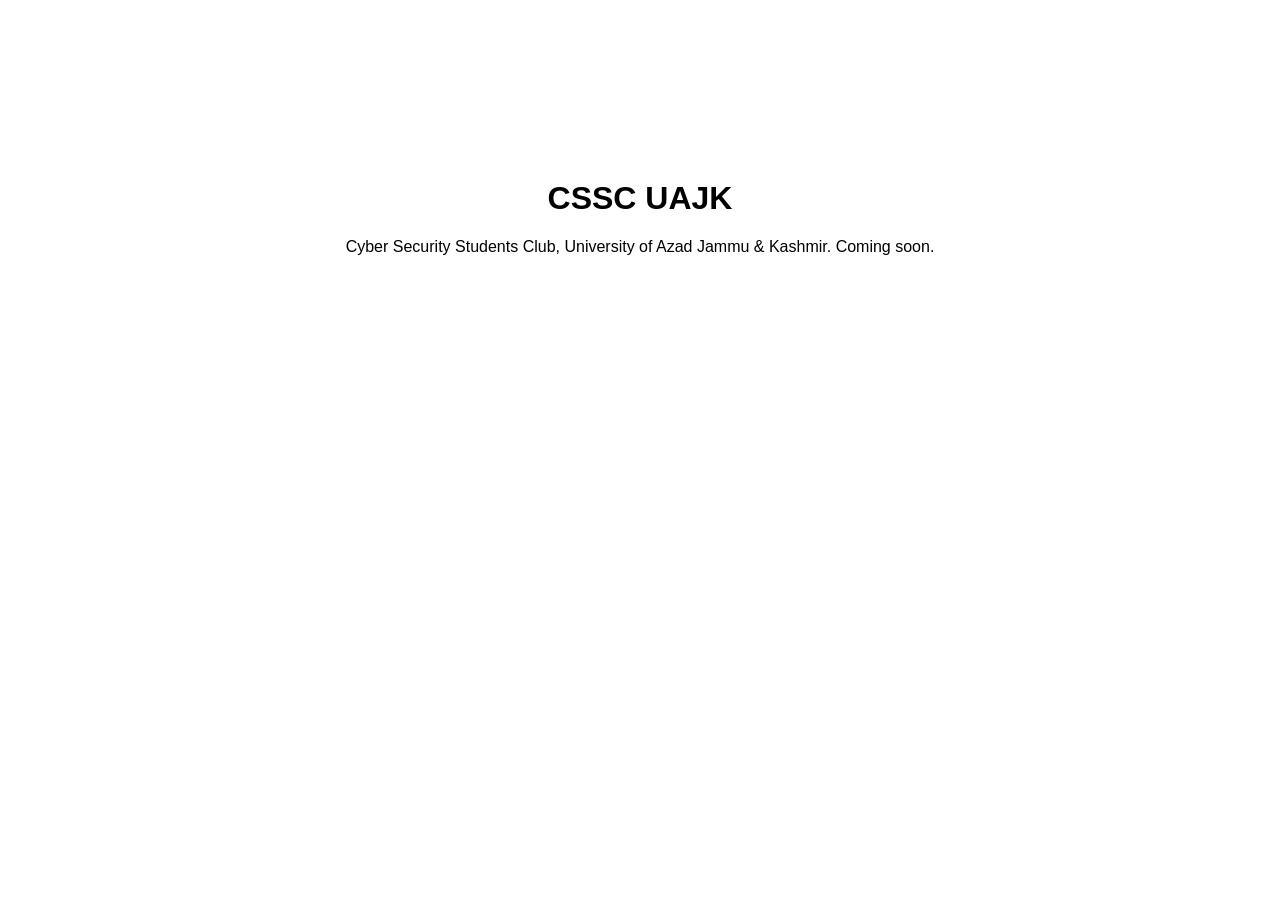
==== index.html @ 70ec0144 "Add initial HTML structure for index.html" ====
<!DOCTYPE html>
<html lang="en">
<head><meta charset="utf-8"><meta name="viewport" content="width=device-width,initial-scale=1"><title>CSSC UAJK</title></head>
<body style="font-family:sans-serif;text-align:center;margin-top:20vh">
<h1>CSSC UAJK</h1><p>Cyber Security Students Club, University of Azad Jammu &amp; Kashmir. Coming soon.</p>
</body>
</html>
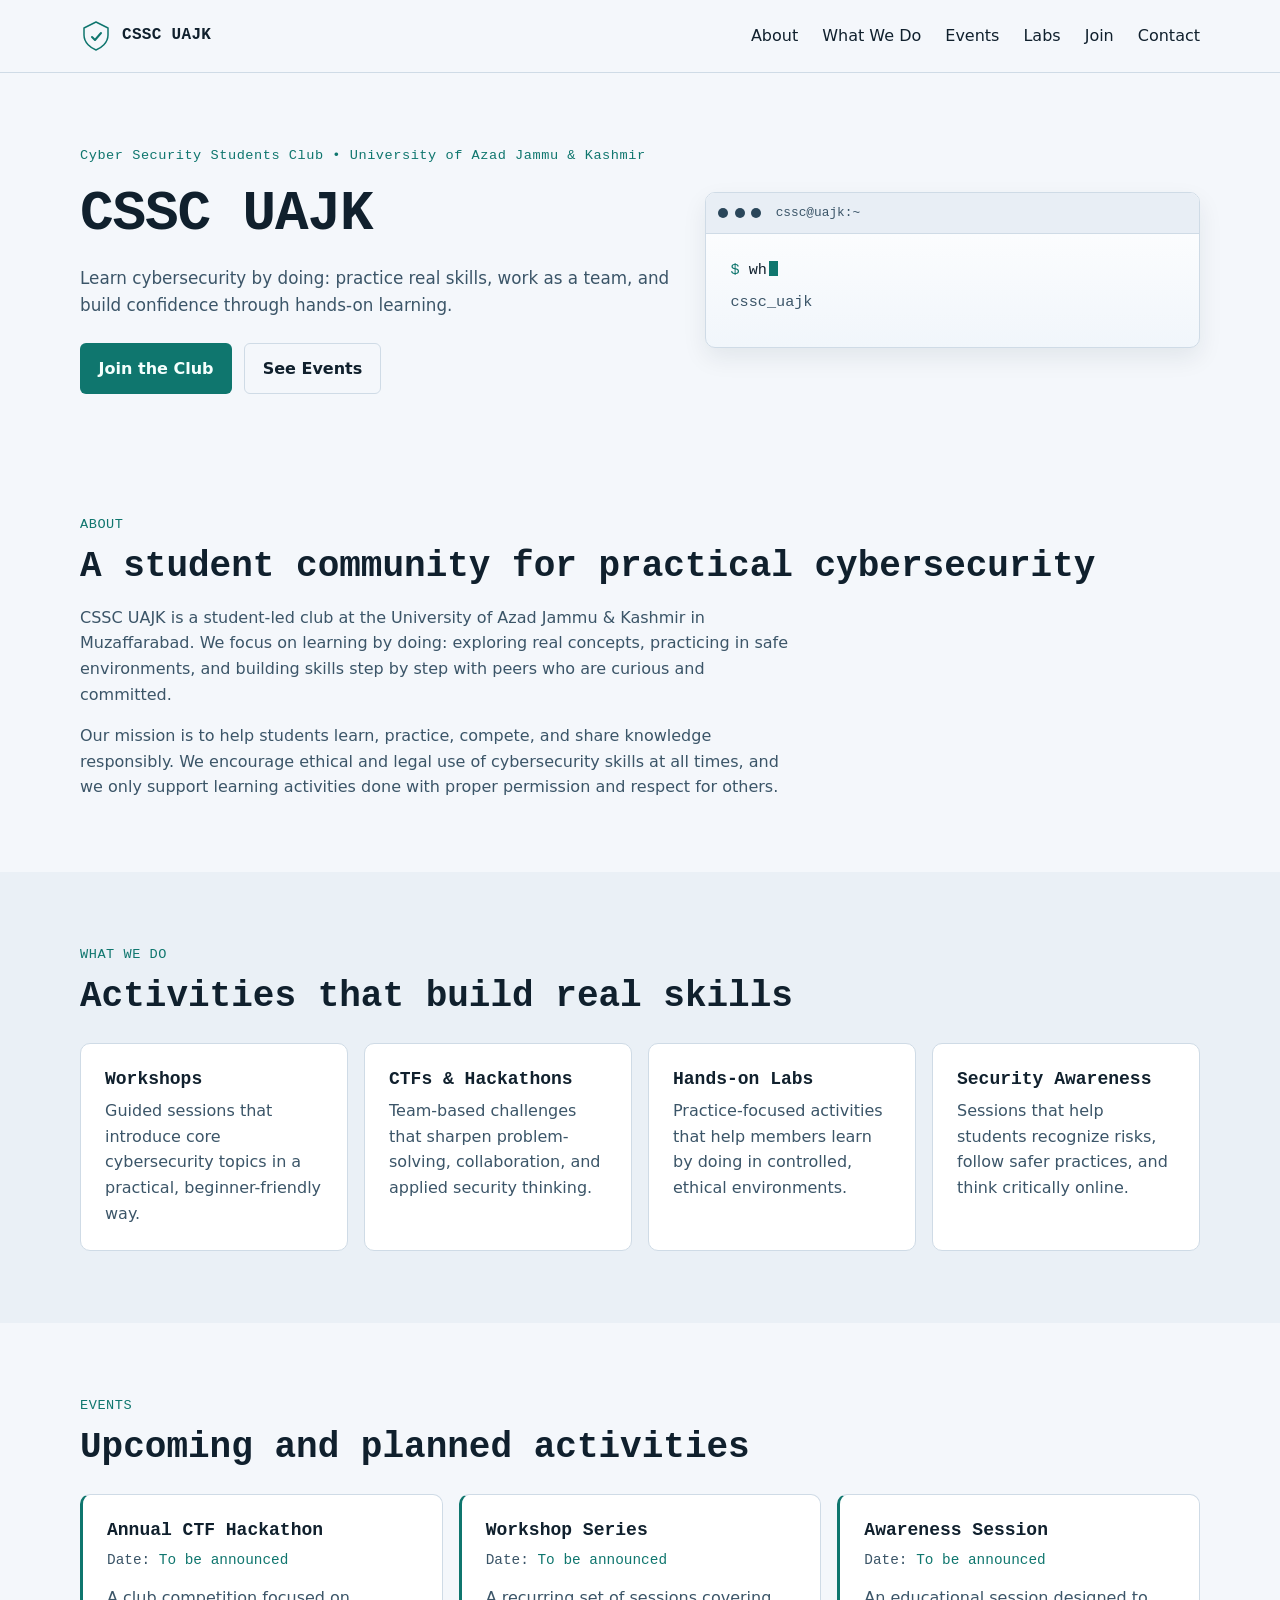
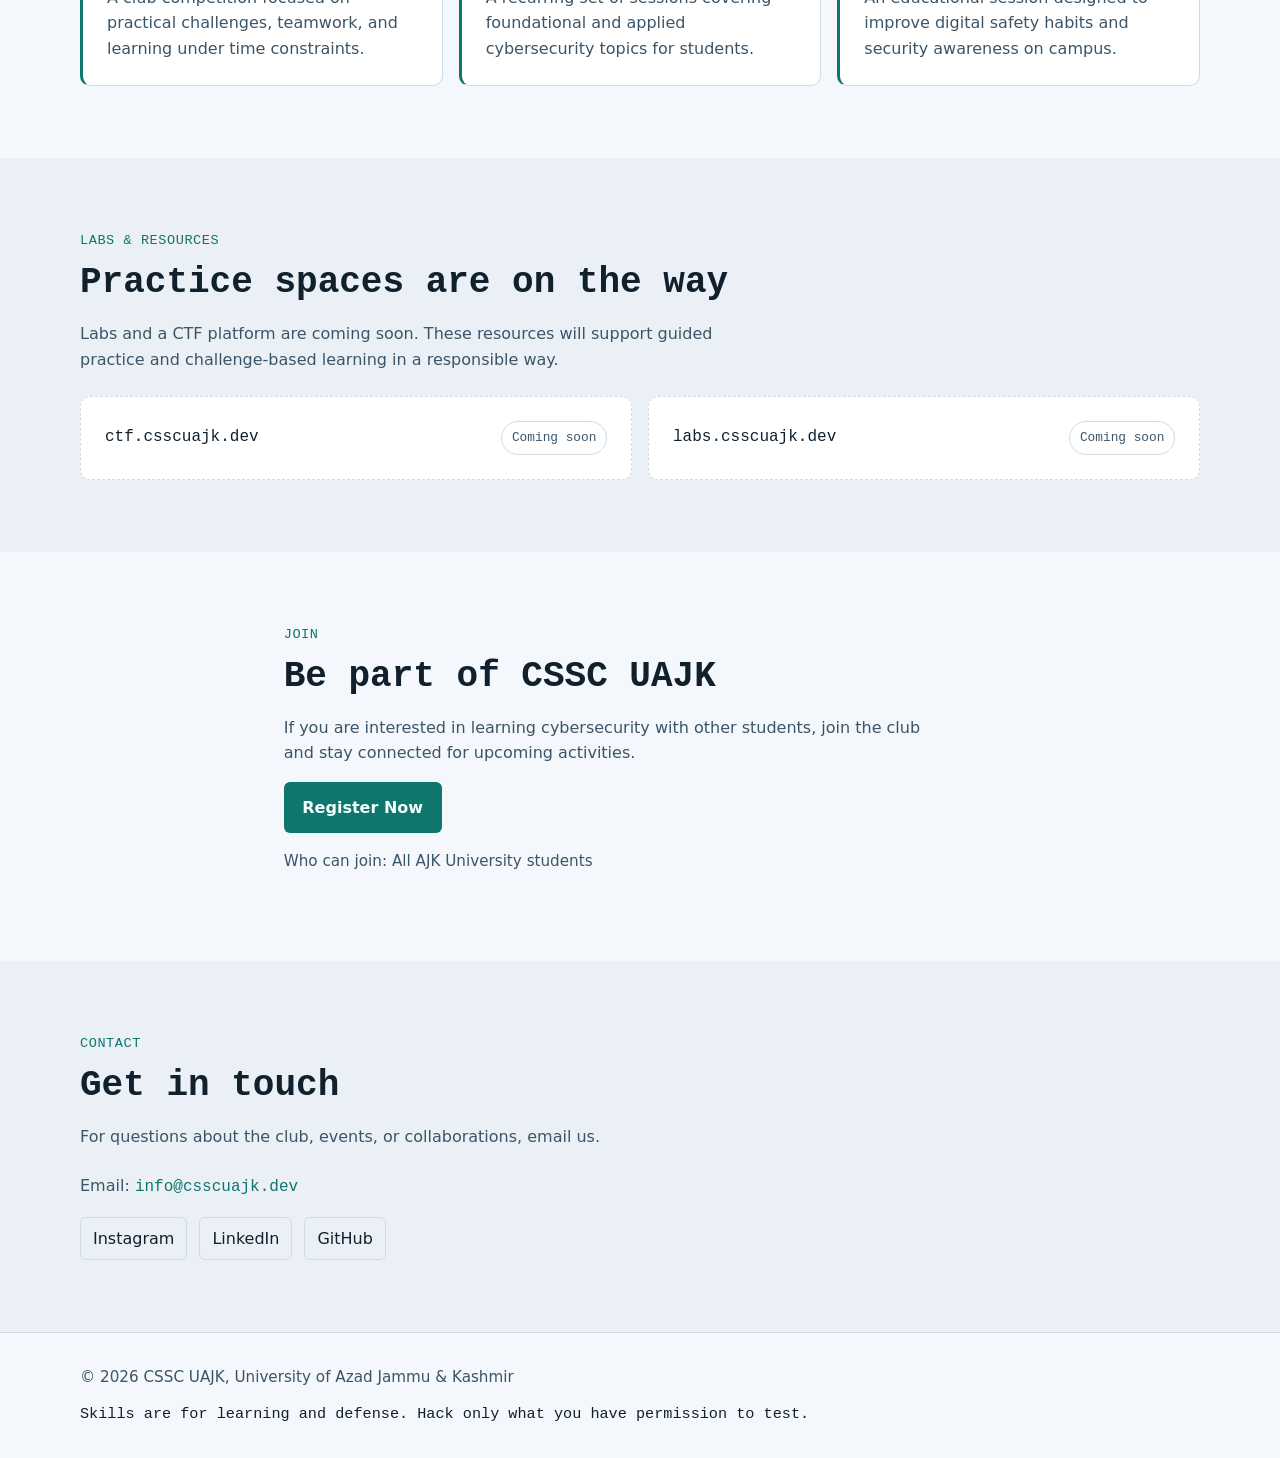
==== commit d0e06dd4: "Add files via upload" ====
--- a/index.html
+++ b/index.html
@@ -1,7 +1,206 @@
-<!DOCTYPE html>
+<!doctype html>
 <html lang="en">
-<head><meta charset="utf-8"><meta name="viewport" content="width=device-width,initial-scale=1"><title>CSSC UAJK</title></head>
-<body style="font-family:sans-serif;text-align:center;margin-top:20vh">
-<h1>CSSC UAJK</h1><p>Cyber Security Students Club, University of Azad Jammu &amp; Kashmir. Coming soon.</p>
+<head>
+  <meta charset="utf-8">
+  <meta name="viewport" content="width=device-width, initial-scale=1">
+  <title>CSSC UAJK — Cyber Security Students Club, University of Azad Jammu &amp; Kashmir</title>
+  <meta name="description" content="CSSC UAJK is the Cyber Security Students Club at the University of Azad Jammu &amp; Kashmir. Learn cybersecurity by doing through workshops, CTFs, labs, and awareness sessions.">
+  <meta name="theme-color" content="#071018">
+  <link rel="canonical" href="https://csscuajk.dev/">
+
+  <meta property="og:type" content="website">
+  <meta property="og:title" content="CSSC UAJK — Cyber Security Students Club">
+  <meta property="og:description" content="Learn cybersecurity by doing with workshops, CTFs, hands-on labs, and awareness sessions at UAJK.">
+  <meta property="og:url" content="https://csscuajk.dev/">
+  <meta property="og:site_name" content="CSSC UAJK">
+
+  <meta name="twitter:card" content="summary">
+  <meta name="twitter:title" content="CSSC UAJK — Cyber Security Students Club">
+  <meta name="twitter:description" content="Learn cybersecurity by doing with workshops, CTFs, hands-on labs, and awareness sessions at UAJK.">
+  <meta http-equiv="Content-Security-Policy" content="default-src 'self'; script-src 'self'; style-src 'self'; img-src 'self' data:; font-src 'self'; connect-src 'none'; base-uri 'self'; form-action 'self' https://register.csscuajk.dev;  object-src 'none'">
+
+  <link rel="icon" href="data:image/svg+xml,%3Csvg%20xmlns%3D%22http%3A%2F%2Fwww.w3.org%2F2000%2Fsvg%22%20viewBox%3D%220%200%2064%2064%22%3E%3Cpath%20d%3D%22M32%204%20L56%2016%20V30%20C56%2046%2042%2056%2032%2060%20C22%2056%208%2046%208%2030%20V16%20Z%22%20fill%3D%22none%22%20stroke%3D%22%2356f0c6%22%20stroke-width%3D%223%22%20stroke-linejoin%3D%22round%22%2F%3E%3Cpath%20d%3D%22M24%2034%20L30%2040%20L42%2026%22%20fill%3D%22none%22%20stroke%3D%22%2356f0c6%22%20stroke-width%3D%224%22%20stroke-linecap%3D%22round%22%20stroke-linejoin%3D%22round%22%2F%3E%3C%2Fsvg%3E" type="image/svg+xml">
+
+  <link rel="stylesheet" href="style.css">
+</head>
+<body>
+  <a class="skip-link" href="#main">Skip to main content</a>
+
+  <header class="site-header" id="top">
+    <div class="container header-inner">
+      <a class="brand" href="#top" aria-label="CSSC UAJK home">
+        <span class="brand-mark" aria-hidden="true">
+          <svg viewBox="0 0 64 64" role="img" focusable="false">
+            <path d="M32 4 L56 16 V30 C56 46 42 56 32 60 C22 56 8 46 8 30 V16 Z" fill="none" stroke="currentColor" stroke-width="3" stroke-linejoin="round"></path>
+            <path d="M24 34 L30 40 L42 26" fill="none" stroke="currentColor" stroke-width="4" stroke-linecap="round" stroke-linejoin="round"></path>
+          </svg>
+        </span>
+        <span class="brand-text">CSSC UAJK</span>
+      </a>
+
+      <button class="nav-toggle" id="navToggle" type="button" aria-expanded="false" aria-controls="siteNav" aria-label="Open navigation menu">
+        <span class="nav-toggle-bar" aria-hidden="true"></span>
+        <span class="nav-toggle-bar" aria-hidden="true"></span>
+        <span class="nav-toggle-bar" aria-hidden="true"></span>
+      </button>
+
+      <nav class="site-nav" id="siteNav" aria-label="Primary">
+        <ul class="nav-list">
+          <li><a class="nav-link" href="#about">About</a></li>
+          <li><a class="nav-link" href="#what-we-do">What We Do</a></li>
+          <li><a class="nav-link" href="#events">Events</a></li>
+          <li><a class="nav-link" href="#labs">Labs</a></li>
+          <li><a class="nav-link" href="#join">Join</a></li>
+          <li><a class="nav-link" href="#contact">Contact</a></li>
+        </ul>
+      </nav>
+    </div>
+  </header>
+
+  <main id="main">
+    <section class="hero" aria-labelledby="heroTitle">
+      <div class="container hero-grid">
+        <div class="hero-content">
+          <p class="eyebrow">Cyber Security Students Club • University of Azad Jammu &amp; Kashmir</p>
+          <h1 id="heroTitle">CSSC UAJK</h1>
+          <p class="hero-tagline">Learn cybersecurity by doing: practice real skills, work as a team, and build confidence through hands-on learning.</p>
+          <div class="hero-actions">
+            <a class="btn btn-primary" href="https://register.csscuajk.dev" rel="noopener noreferrer">Join the Club</a>
+            <a class="btn btn-secondary" href="#events">See Events</a>
+          </div>
+        </div>
+        <div class="hero-panel" aria-label="Club terminal preview">
+          <div class="terminal">
+            <div class="terminal-top">
+              <span class="terminal-dot" aria-hidden="true"></span>
+              <span class="terminal-dot" aria-hidden="true"></span>
+              <span class="terminal-dot" aria-hidden="true"></span>
+              <span class="terminal-title">cssc@uajk:~</span>
+            </div>
+            <div class="terminal-body">
+              <p class="term-line"><span class="term-prompt">$</span> <span id="typingText" class="term-output" aria-live="polite">whoami</span><span id="typingCaret" class="term-caret" aria-hidden="true"></span></p>
+              <p class="term-line term-muted" id="typingStatic" aria-hidden="true">cssc_uajk</p>
+            </div>
+          </div>
+        </div>
+      </div>
+    </section>
+
+    <section class="section" id="about" aria-labelledby="aboutTitle">
+      <div class="container">
+        <p class="section-kicker">About</p>
+        <h2 id="aboutTitle">A student community for practical cybersecurity</h2>
+        <div class="prose">
+          <p>CSSC UAJK is a student-led club at the University of Azad Jammu &amp; Kashmir in Muzaffarabad. We focus on learning by doing: exploring real concepts, practicing in safe environments, and building skills step by step with peers who are curious and committed.</p>
+          <p>Our mission is to help students learn, practice, compete, and share knowledge responsibly. We encourage ethical and legal use of cybersecurity skills at all times, and we only support learning activities done with proper permission and respect for others.</p>
+        </div>
+      </div>
+    </section>
+
+    <section class="section section-alt" id="what-we-do" aria-labelledby="whatTitle">
+      <div class="container">
+        <p class="section-kicker">What We Do</p>
+        <h2 id="whatTitle">Activities that build real skills</h2>
+        <div class="cards-grid">
+          <article class="card">
+            <h3 class="card-title">Workshops</h3>
+            <p class="card-text">Guided sessions that introduce core cybersecurity topics in a practical, beginner-friendly way.</p>
+          </article>
+          <article class="card">
+            <h3 class="card-title">CTFs &amp; Hackathons</h3>
+            <p class="card-text">Team-based challenges that sharpen problem-solving, collaboration, and applied security thinking.</p>
+          </article>
+          <article class="card">
+            <h3 class="card-title">Hands-on Labs</h3>
+            <p class="card-text">Practice-focused activities that help members learn by doing in controlled, ethical environments.</p>
+          </article>
+          <article class="card">
+            <h3 class="card-title">Security Awareness</h3>
+            <p class="card-text">Sessions that help students recognize risks, follow safer practices, and think critically online.</p>
+          </article>
+        </div>
+      </div>
+    </section>
+
+    <section class="section" id="events" aria-labelledby="eventsTitle">
+      <div class="container">
+        <p class="section-kicker">Events</p>
+        <h2 id="eventsTitle">Upcoming and planned activities</h2>
+        <div class="event-list">
+          <article class="event-card">
+            <h3 class="event-title">Annual CTF Hackathon</h3>
+            <p class="event-meta"><span class="meta-label">Date:</span> <span class="meta-value">To be announced</span></p>
+            <p class="event-text">A club competition focused on practical challenges, teamwork, and learning under time constraints.</p>
+          </article>
+          <article class="event-card">
+            <h3 class="event-title">Workshop Series</h3>
+            <p class="event-meta"><span class="meta-label">Date:</span> <span class="meta-value">To be announced</span></p>
+            <p class="event-text">A recurring set of sessions covering foundational and applied cybersecurity topics for students.</p>
+          </article>
+          <article class="event-card">
+            <h3 class="event-title">Awareness Session</h3>
+            <p class="event-meta"><span class="meta-label">Date:</span> <span class="meta-value">To be announced</span></p>
+            <p class="event-text">An educational session designed to improve digital safety habits and security awareness on campus.</p>
+          </article>
+        </div>
+      </div>
+    </section>
+
+    <section class="section section-alt" id="labs" aria-labelledby="labsTitle">
+      <div class="container">
+        <p class="section-kicker">Labs &amp; Resources</p>
+        <h2 id="labsTitle">Practice spaces are on the way</h2>
+        <p class="section-intro">Labs and a CTF platform are coming soon. These resources will support guided practice and challenge-based learning in a responsible way.</p>
+        <div class="coming-grid" aria-label="Upcoming platforms">
+          <div class="coming-item">
+            <p class="coming-name">ctf.csscuajk.dev</p>
+            <span class="badge disabled" aria-disabled="true">Coming soon</span>
+          </div>
+          <div class="coming-item">
+            <p class="coming-name">labs.csscuajk.dev</p>
+            <span class="badge disabled" aria-disabled="true">Coming soon</span>
+          </div>
+        </div>
+      </div>
+    </section>
+
+    <section class="section" id="join" aria-labelledby="joinTitle">
+      <div class="container join-wrap">
+        <p class="section-kicker">Join</p>
+        <h2 id="joinTitle">Be part of CSSC UAJK</h2>
+        <p class="section-intro">If you are interested in learning cybersecurity with other students, join the club and stay connected for upcoming activities.</p>
+        <a class="btn btn-primary" href="https://register.csscuajk.dev" rel="noopener noreferrer">Register Now</a>
+        <p class="join-note">Who can join: All AJK University students</p>
+      </div>
+    </section>
+
+    <section class="section section-alt" id="contact" aria-labelledby="contactTitle">
+      <div class="container">
+        <p class="section-kicker">Contact</p>
+        <h2 id="contactTitle">Get in touch</h2>
+        <p class="section-intro">For questions about the club, events, or collaborations, email us.</p>
+        <div class="contact-block">
+          <p class="contact-email">
+            <span class="contact-label">Email:</span>
+            <a class="contact-link" href="mailto:info@csscuajk.dev">info@csscuajk.dev</a>
+          </p>
+          <div class="socials" aria-label="Social links">
+            <a class="social-link" href="https://www.instagram.com/cssc_uajk/" rel="noopener noreferrer">Instagram</a>
+            <a class="social-link" href="https://www.linkedin.com/company/cssc-uajk/" rel="noopener noreferrer">LinkedIn</a>
+            <a class="social-link" href="https://github.com/csscuajk" rel="noopener noreferrer">GitHub</a>
+          </div>
+        </div>
+      </div>
+    </section>
+  </main>
+
+  <footer class="site-footer">
+    <div class="container footer-inner">
+      <p class="footer-copy">© <span id="year"></span> CSSC UAJK, University of Azad Jammu &amp; Kashmir</p>
+      <p class="footer-ethics">Skills are for learning and defense. Hack only what you have permission to test.</p>
+    </div>
+  </footer>
+
+  <script src="script.js"></script>
 </body>
-</html>
+</html>
--- a/style.css
+++ b/style.css
@@ -0,0 +1,631 @@
+/* CSSC UAJK - main styles */
+:root {
+  --bg: #071018;
+  --bg-alt: #0b1520;
+  --surface: #0f1d2b;
+  --surface-border: #1b3042;
+  --text: #d9e6ef;
+  --text-muted: #a8bac8;
+  --accent: #56f0c6;
+  --accent-strong: #2dd4a8;
+  --accent-soft: rgba(86, 240, 198, 0.12);
+  --shadow: 0 10px 30px rgba(0, 0, 0, 0.35);
+  --radius: 10px;
+  --container: 1120px;
+  --space-1: 0.5rem;
+  --space-2: 0.75rem;
+  --space-3: 1rem;
+  --space-4: 1.5rem;
+  --space-5: 2rem;
+  --space-6: 3rem;
+  --space-7: 4.5rem;
+  --font-sans: ui-sans-serif, system-ui, -apple-system, "Segoe UI", Roboto, Helvetica, Arial, "Noto Sans", "Liberation Sans", sans-serif;
+  --font-mono: ui-monospace, SFMono-Regular, Menlo, Monaco, Consolas, "Liberation Mono", "Courier New", monospace;
+}
+
+*,
+*::before,
+*::after {
+  box-sizing: border-box;
+}
+
+html {
+  scroll-behavior: smooth;
+}
+
+body {
+  margin: 0;
+  font-family: var(--font-sans);
+  font-size: 1rem;
+  line-height: 1.6;
+  color: var(--text);
+  background-color: var(--bg);
+}
+
+a {
+  color: var(--accent);
+  text-decoration: none;
+}
+
+a:hover {
+  color: var(--accent-strong);
+}
+
+a:focus-visible,
+button:focus-visible {
+  outline: 2px solid var(--accent);
+  outline-offset: 3px;
+}
+
+img,
+svg {
+  max-width: 100%;
+  display: block;
+}
+
+.container {
+  width: min(100% - 2rem, var(--container));
+  margin-inline: auto;
+}
+
+.skip-link {
+  position: absolute;
+  left: 0.75rem;
+  top: -100%;
+  background: var(--accent);
+  color: #04110c;
+  padding: 0.5rem 0.75rem;
+  border-radius: 4px;
+  font-weight: 600;
+  z-index: 1000;
+}
+
+.skip-link:focus {
+  top: 0.75rem;
+}
+
+.site-header {
+  position: sticky;
+  top: 0;
+  z-index: 999;
+  background: rgba(7, 16, 24, 0.92);
+  border-bottom: 1px solid var(--surface-border);
+  backdrop-filter: blur(8px);
+}
+
+.header-inner {
+  min-height: 72px;
+  display: flex;
+  align-items: center;
+  justify-content: space-between;
+  gap: var(--space-3);
+}
+
+.brand {
+  display: inline-flex;
+  align-items: center;
+  gap: 0.625rem;
+  color: var(--text);
+  font-family: var(--font-mono);
+  font-weight: 700;
+  letter-spacing: 0.02em;
+}
+
+.brand:hover {
+  color: var(--text);
+}
+
+.brand-mark {
+  width: 2rem;
+  height: 2rem;
+  color: var(--accent);
+}
+
+.brand-mark svg {
+  width: 100%;
+  height: 100%;
+}
+
+.nav-toggle {
+  display: inline-flex;
+  flex-direction: column;
+  justify-content: center;
+  align-items: center;
+  gap: 4px;
+  width: 2.75rem;
+  height: 2.75rem;
+  border: 1px solid var(--surface-border);
+  border-radius: 6px;
+  background: transparent;
+  cursor: pointer;
+}
+
+.nav-toggle-bar {
+  width: 1.1rem;
+  height: 2px;
+  background: var(--text);
+  border-radius: 2px;
+}
+
+.site-nav {
+  display: none;
+  width: 100%;
+}
+
+.site-nav.is-open {
+  display: block;
+}
+
+.header-inner {
+  flex-wrap: wrap;
+}
+
+.nav-list {
+  list-style: none;
+  margin: 0;
+  padding: 0 0 var(--space-3);
+  display: flex;
+  flex-direction: column;
+  gap: 0.25rem;
+}
+
+.nav-link {
+  display: block;
+  padding: 0.625rem 0.25rem;
+  color: var(--text);
+  border-bottom: 1px solid transparent;
+}
+
+.nav-link:hover {
+  color: var(--accent);
+}
+
+.hero {
+  padding: var(--space-7) 0 var(--space-6);
+}
+
+.hero-grid {
+  display: grid;
+  gap: var(--space-5);
+}
+
+.eyebrow {
+  margin: 0 0 var(--space-2);
+  color: var(--accent);
+  font-family: var(--font-mono);
+  font-size: 0.85rem;
+  letter-spacing: 0.04em;
+}
+
+h1,
+h2,
+h3 {
+  line-height: 1.25;
+  margin: 0 0 var(--space-3);
+}
+
+h1 {
+  font-family: var(--font-mono);
+  font-size: clamp(2rem, 6vw, 3.5rem);
+  letter-spacing: -0.02em;
+}
+
+h2 {
+  font-family: var(--font-mono);
+  font-size: clamp(1.5rem, 3.5vw, 2.25rem);
+}
+
+h3 {
+  font-size: 1.125rem;
+}
+
+.hero-tagline {
+  margin: 0 0 var(--space-4);
+  color: var(--text-muted);
+  max-width: 60ch;
+  font-size: 1.05rem;
+}
+
+.hero-actions {
+  display: flex;
+  flex-wrap: wrap;
+  gap: var(--space-2);
+}
+
+.btn {
+  display: inline-flex;
+  align-items: center;
+  justify-content: center;
+  padding: 0.75rem 1.1rem;
+  border-radius: 6px;
+  border: 1px solid transparent;
+  font-weight: 600;
+  text-align: center;
+  cursor: pointer;
+}
+
+.btn-primary {
+  background: var(--accent);
+  color: #04110c;
+}
+
+.btn-primary:hover {
+  background: var(--accent-strong);
+  color: #04110c;
+}
+
+.btn-secondary {
+  background: transparent;
+  color: var(--text);
+  border-color: var(--surface-border);
+}
+
+.btn-secondary:hover {
+  border-color: var(--accent);
+  color: var(--accent);
+}
+
+.terminal {
+  border: 1px solid var(--surface-border);
+  border-radius: var(--radius);
+  background: linear-gradient(180deg, #08131d 0%, #061018 100%);
+  box-shadow: var(--shadow);
+  overflow: hidden;
+}
+
+.terminal-top {
+  display: flex;
+  align-items: center;
+  gap: 0.4rem;
+  padding: 0.625rem 0.75rem;
+  border-bottom: 1px solid var(--surface-border);
+  background: #091824;
+}
+
+.terminal-dot {
+  width: 0.625rem;
+  height: 0.625rem;
+  border-radius: 50%;
+  background: #2a465a;
+}
+
+.terminal-title {
+  margin-left: 0.5rem;
+  font-family: var(--font-mono);
+  font-size: 0.8rem;
+  color: var(--text-muted);
+}
+
+.terminal-body {
+  padding: var(--space-4);
+  font-family: var(--font-mono);
+  font-size: 0.95rem;
+}
+
+.term-line {
+  margin: 0 0 0.5rem;
+  color: var(--text);
+}
+
+.term-prompt {
+  color: var(--accent);
+}
+
+.term-output {
+  color: var(--text);
+}
+
+.term-muted {
+  color: var(--text-muted);
+}
+
+.term-caret {
+  display: inline-block;
+  width: 0.55rem;
+  height: 1em;
+  margin-left: 2px;
+  background: var(--accent);
+  vertical-align: -0.15em;
+  animation: blink 1s steps(1) infinite;
+}
+
+@keyframes blink {
+  50% {
+    opacity: 0;
+  }
+}
+
+.section {
+  padding: var(--space-7) 0;
+}
+
+.section-alt {
+  background: var(--bg-alt);
+}
+
+.section-kicker {
+  margin: 0 0 0.5rem;
+  color: var(--accent);
+  font-family: var(--font-mono);
+  font-size: 0.85rem;
+  letter-spacing: 0.04em;
+  text-transform: uppercase;
+}
+
+.section-intro {
+  color: var(--text-muted);
+  max-width: 65ch;
+}
+
+.prose p {
+  margin: 0 0 var(--space-3);
+  color: var(--text-muted);
+  max-width: 70ch;
+}
+
+.prose p:last-child {
+  margin-bottom: 0;
+}
+
+.cards-grid {
+  display: grid;
+  gap: var(--space-3);
+  margin-top: var(--space-4);
+}
+
+.card {
+  background: var(--surface);
+  border: 1px solid var(--surface-border);
+  border-radius: var(--radius);
+  padding: var(--space-4);
+}
+
+.card-title {
+  font-family: var(--font-mono);
+  color: var(--text);
+  margin-bottom: 0.5rem;
+}
+
+.card-text {
+  margin: 0;
+  color: var(--text-muted);
+}
+
+.event-list {
+  display: grid;
+  gap: var(--space-3);
+  margin-top: var(--space-4);
+}
+
+.event-card {
+  background: var(--surface);
+  border: 1px solid var(--surface-border);
+  border-left: 3px solid var(--accent);
+  border-radius: var(--radius);
+  padding: var(--space-4);
+}
+
+.event-title {
+  font-family: var(--font-mono);
+  margin-bottom: 0.5rem;
+}
+
+.event-meta {
+  margin: 0 0 0.75rem;
+  font-family: var(--font-mono);
+  font-size: 0.9rem;
+}
+
+.meta-label {
+  color: var(--text-muted);
+}
+
+.meta-value {
+  color: var(--accent);
+}
+
+.event-text {
+  margin: 0;
+  color: var(--text-muted);
+}
+
+.coming-grid {
+  display: grid;
+  gap: var(--space-3);
+  margin-top: var(--space-4);
+}
+
+.coming-item {
+  display: flex;
+  flex-wrap: wrap;
+  align-items: center;
+  justify-content: space-between;
+  gap: var(--space-2);
+  padding: var(--space-4);
+  border: 1px dashed var(--surface-border);
+  border-radius: var(--radius);
+  background: var(--surface);
+}
+
+.coming-name {
+  margin: 0;
+  font-family: var(--font-mono);
+  color: var(--text);
+}
+
+.badge {
+  display: inline-flex;
+  align-items: center;
+  padding: 0.35rem 0.6rem;
+  border-radius: 999px;
+  font-size: 0.8rem;
+  font-family: var(--font-mono);
+}
+
+.badge.disabled {
+  color: var(--text-muted);
+  border: 1px solid var(--surface-border);
+  background: transparent;
+}
+
+.join-wrap {
+  max-width: 70ch;
+}
+
+.join-note {
+  margin-top: var(--space-3);
+  color: var(--text-muted);
+  font-size: 0.95rem;
+}
+
+.contact-block {
+  margin-top: var(--space-4);
+}
+
+.contact-email {
+  margin: 0 0 var(--space-3);
+}
+
+.contact-label {
+  color: var(--text-muted);
+}
+
+.contact-link {
+  font-family: var(--font-mono);
+}
+
+.socials {
+  display: flex;
+  flex-wrap: wrap;
+  gap: var(--space-2);
+}
+
+.social-link {
+  display: inline-flex;
+  align-items: center;
+  padding: 0.5rem 0.75rem;
+  border: 1px solid var(--surface-border);
+  border-radius: 6px;
+  color: var(--text);
+}
+
+.social-link:hover {
+  border-color: var(--accent);
+  color: var(--accent);
+}
+
+.site-footer {
+  border-top: 1px solid var(--surface-border);
+  padding: var(--space-5) 0;
+}
+
+.footer-inner {
+  display: grid;
+  gap: var(--space-2);
+}
+
+.footer-copy,
+.footer-ethics {
+  margin: 0;
+  color: var(--text-muted);
+  font-size: 0.95rem;
+}
+
+.footer-ethics {
+  font-family: var(--font-mono);
+  color: var(--text);
+}
+
+@media (min-width: 768px) {
+  .nav-toggle {
+    display: none;
+  }
+
+  .site-nav {
+    display: block;
+    width: auto;
+  }
+
+  .nav-list {
+    flex-direction: row;
+    align-items: center;
+    gap: var(--space-4);
+    padding: 0;
+  }
+
+  .nav-link {
+    padding: 0.25rem 0;
+  }
+
+  .hero-grid {
+    grid-template-columns: 1.2fr 1fr;
+    align-items: center;
+  }
+
+  .cards-grid {
+    grid-template-columns: repeat(2, 1fr);
+  }
+
+  .event-list {
+    grid-template-columns: repeat(3, 1fr);
+  }
+
+  .coming-grid {
+    grid-template-columns: repeat(2, 1fr);
+  }
+}
+
+@media (min-width: 1280px) {
+  .cards-grid {
+    grid-template-columns: repeat(4, 1fr);
+  }
+}
+
+@media (prefers-reduced-motion: reduce) {
+  html {
+    scroll-behavior: auto;
+  }
+
+  .term-caret {
+    animation: none;
+  }
+}
+
+@media (prefers-color-scheme: light) {
+  :root {
+    --bg: #f4f7fb;
+    --bg-alt: #eaf0f6;
+    --surface: #ffffff;
+    --surface-border: #cfdbe6;
+    --text: #10202d;
+    --text-muted: #3b5568;
+    --accent: #0f766e;
+    --accent-strong: #0b5f59;
+    --accent-soft: rgba(15, 118, 110, 0.12);
+    --shadow: 0 10px 24px rgba(16, 32, 45, 0.08);
+  }
+
+  .site-header {
+    background: rgba(244, 247, 251, 0.94);
+  }
+
+  .btn-primary {
+    color: #f4fffd;
+  }
+
+  .btn-primary:hover {
+    color: #f4fffd;
+  }
+
+  .terminal {
+    background: linear-gradient(180deg, #ffffff 0%, #f1f6fb 100%);
+  }
+
+  .terminal-top {
+    background: #e8eef5;
+  }
+
+  .footer-ethics {
+    color: var(--text);
+  }
+}
